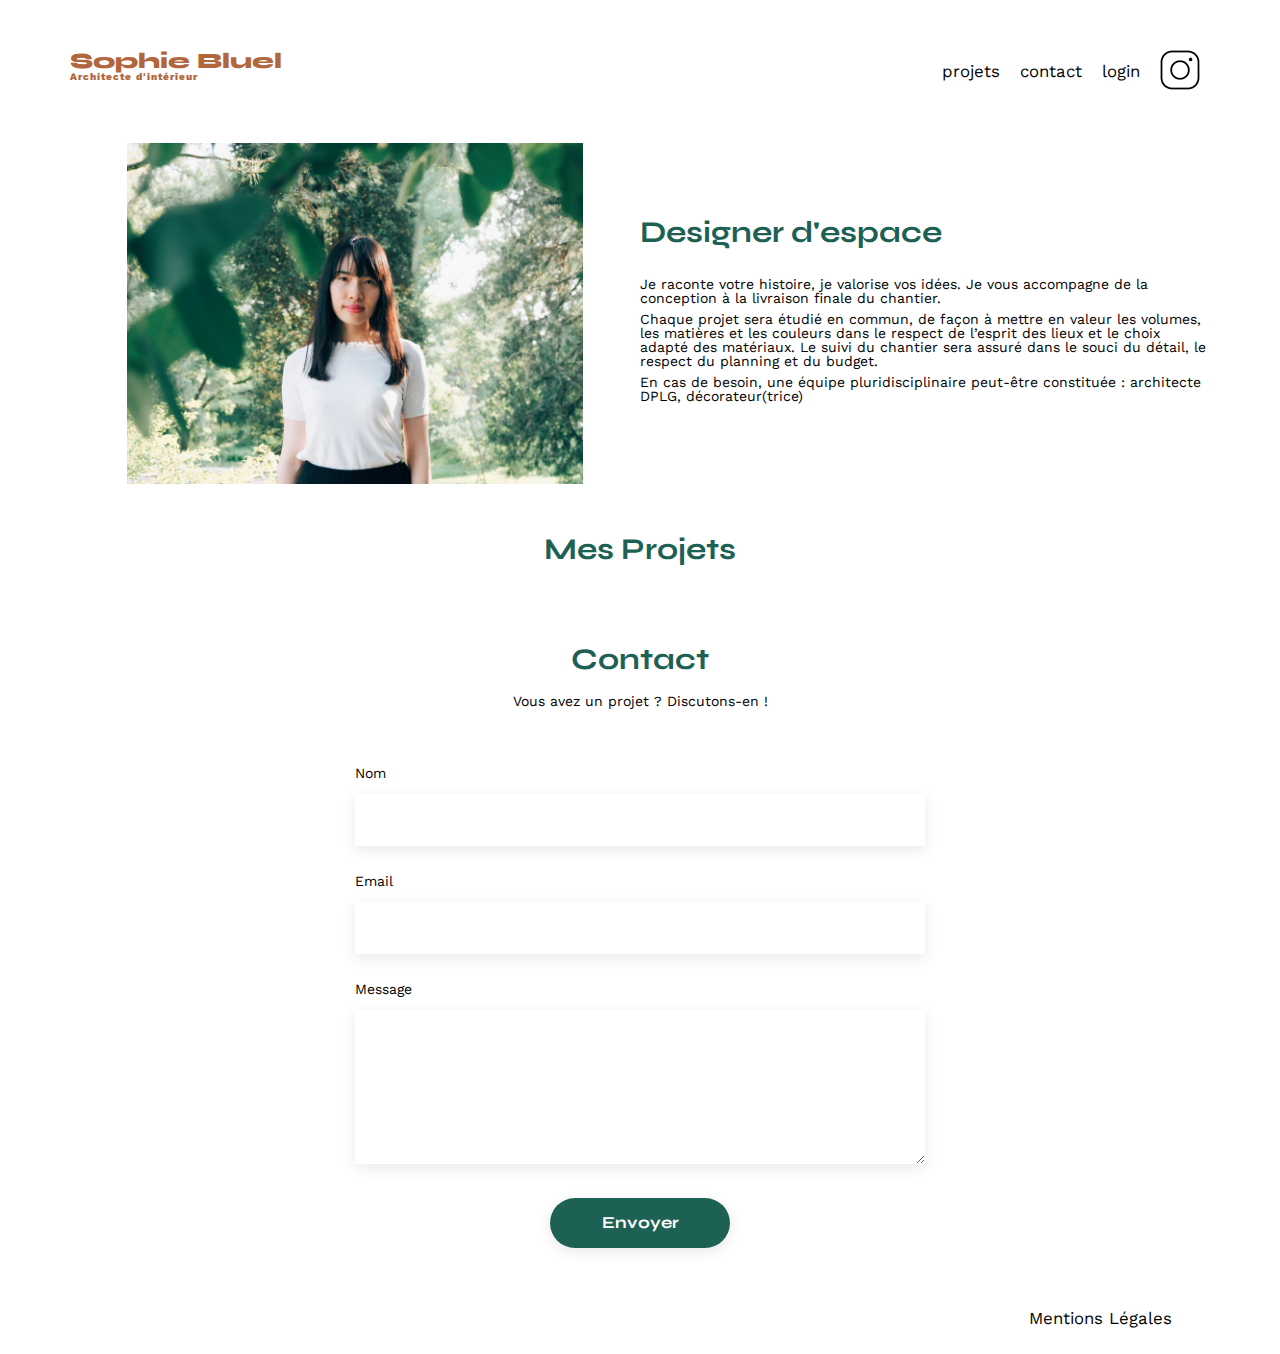
==== FrontEnd/index.html @ 84c204ea "ajout page login" ====
<!DOCTYPE html>
<html lang="fr">
<head>
	<meta charset="UTF-8">
	<title>Sophie Bluel - Architecte d'intérieur</title>
	<meta name="viewport" content="width=device-width, initial-scale=1.0">
	<link rel="preconnect" href="https://fonts.googleapis.com">
	<link rel="preconnect" href="https://fonts.gstatic.com" crossorigin>
	<link href="https://fonts.googleapis.com/css2?family=Syne:wght@700;800&family=Work+Sans&display=swap" rel="stylesheet">
	<meta name="description" content="">
	<link rel="stylesheet" href="./assets/style.css">
	<script type = "module" src="works.js"></script>
</head>
<body>
<header>
	<h1>Sophie Bluel <span>Architecte d'intérieur</span></h1>
	<nav>
		<ul>
			<li>projets</li>
			<li>contact</li>
			<li id="login" >login</li>
			<li><img src="./assets/icons/instagram.png" alt="Instagram"></li>
		</ul>
	</nav>
</header>
<main>
	<section id="introduction">
		<figure>
			<img src="./assets/images/sophie-bluel.png" alt="">
		</figure>
		<article>
			<h2>Designer d'espace</h2>
			<p>Je raconte votre histoire, je valorise vos idées. Je vous accompagne de la conception à la livraison finale du chantier.</p>
			<p>Chaque projet sera étudié en commun, de façon à mettre en valeur les volumes, les matières et les couleurs dans le respect de l’esprit des lieux et le choix adapté des matériaux. Le suivi du chantier sera assuré dans le souci du détail, le respect du planning et du budget.</p>
			<p>En cas de besoin, une équipe pluridisciplinaire peut-être constituée : architecte DPLG, décorateur(trice)</p>
		</article>
	</section>
	<section id="portfolio">
		<h2>Mes Projets</h2>
		<div class="gallery">
			
		</div>
	</section>
	<section id="contact">
		<h2>Contact</h2>
		<p>Vous avez un projet ? Discutons-en !</p>
		<form action="#" method="post">
			<label for="name">Nom</label>
			<input type="text" name="name" id="name">
			<label for="email">Email</label>
			<input type="email" name="email" id="email">
			<label for="message">Message</label>
			<textarea name="message" id="message" cols="30" rows="10"></textarea>
			<input type="submit" value="Envoyer">
		</form>
	</section>
</main>

<footer>
	<nav>
		<ul>
			<li>Mentions Légales</li>
		</ul>
	</nav>
</footer>
</body>
</html>
---- FrontEnd/assets/style.css ----
/* http://meyerweb.com/eric/tools/css/reset/
   v2.0 | 20110126
   License: none (public domain)
*/

html, body, div, span, applet, object, iframe,
h1, h2, h3, h4, h5, h6, p, blockquote, pre,
a, abbr, acronym, address, big, cite, code,
del, dfn, em, img, ins, kbd, q, s, samp,
small, strike, strong, sub, sup, tt, var,
b, u, i, center,
dl, dt, dd, ol, ul, li,
fieldset, form, label, legend,
table, caption, tbody, tfoot, thead, tr, th, td,
article, aside, canvas, details, embed,
figure, figcaption, footer, header, hgroup,
menu, nav, output, ruby, section, summary,
time, mark, audio, video {
	margin: 0;
	padding: 0;
	border: 0;
	font-size: 100%;
	font: inherit;
	vertical-align: baseline;
}
/* HTML5 display-role reset for older browsers */
article, aside, details, figcaption, figure,
footer, header, hgroup, menu, nav, section {
	display: block;
}
body {
	line-height: 1;
}
ol, ul {
	list-style: none;
}
blockquote, q {
	quotes: none;
}
blockquote:before, blockquote:after,
q:before, q:after {
	content: '';
	content: none;
}
table {
	border-collapse: collapse;
	border-spacing: 0;
}
/** end reset css**/
body {
	max-width: 1140px;
	margin:auto;
	font-family: 'Work Sans' ;
	font-size: 14px;
}
header {
	display: flex;
	justify-content: space-between;
	margin: 50px 0
}
section {
	margin: 50px 0
}

h1{
	display: flex;
	flex-direction: column;
	font-family: 'Syne';
	font-size: 22px;
	font-weight: 800;
	color: #B1663C
}

h1 > span {
	font-family: 'Work Sans';
	font-size:10px;
	letter-spacing: 0.1em;
;
}

h2{
	font-family: 'Syne';
	font-weight: 700;
	font-size: 30px;
	color: #1D6154
}
nav ul {
	display: flex;
	align-items: center;
	list-style-type: none;

}
nav li {
	padding: 0 10px;
	font-size: 1.2em;
}

li:hover {
	color: #B1663C;
}
#introduction {
	display: flex;
	align-items: center;
}
#introduction figure {
	flex: 1
}
#introduction img {
	display: block;
	margin: auto;
	width: 80%;
}

#introduction article {
	flex: 1
}
#introduction h2 {
	margin-bottom: 1em;
}

#introduction p {
	margin-bottom: 0.5em;
}
#portfolio h2 {
	text-align: center;
	margin-bottom: 1em;
}
.gallery {
	width: 100%;
	display: grid;
	grid-template-columns: 1fr 1fr 1fr;
	grid-column-gap: 20px;
	grid-row-gap: 20px;
}

.gallery img {
	width: 100%;

}
#contact {
	width: 50%;
margin: auto;
}
#contact > * {
	text-align: center;

}
#contact h2{
	margin-bottom: 20px;
}
#contact form {
	text-align: left;
	margin-top:30px;
	display: flex;
	flex-direction: column;
}

#contact input {
	height: 50px;
	font-size: 1.2em;
	border: none;
	box-shadow: 0px 4px 14px rgba(0, 0, 0, 0.09);
}
#contact label {
	margin: 2em 0 1em 0;
}
#contact textarea {
	border: none;
	box-shadow: 0px 4px 14px rgba(0, 0, 0, 0.09);
}

input[type="submit"]{
	font-family: 'Syne';
	font-weight: 700;
	color: white;
	background-color: #1D6154;
	margin : 2em auto ;
	width: 180px;
	text-align: center;
	border-radius: 60px ;
}

footer nav ul {
	display: flex;
	justify-content: flex-end;
	margin: 2em
}
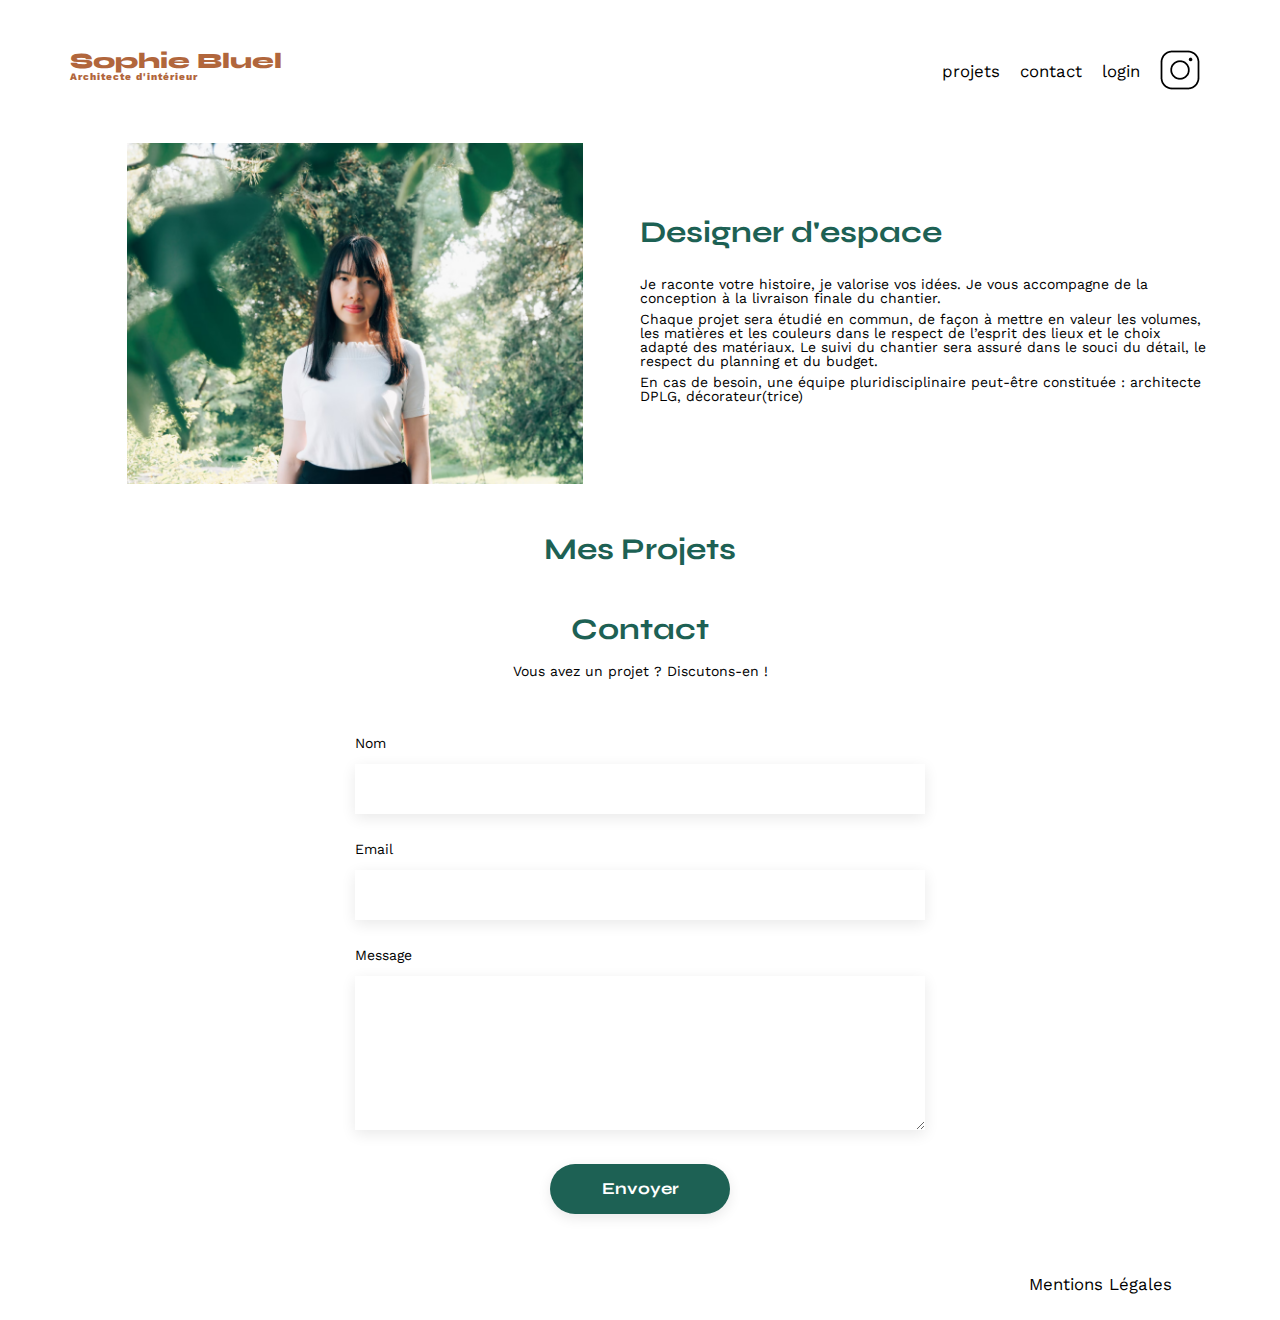
==== commit afb757cc: "ajout modal" ====
--- a/FrontEnd/index.html
+++ b/FrontEnd/index.html
@@ -8,17 +8,23 @@
 	<link rel="preconnect" href="https://fonts.gstatic.com" crossorigin>
 	<link href="https://fonts.googleapis.com/css2?family=Syne:wght@700;800&family=Work+Sans&display=swap" rel="stylesheet">
 	<meta name="description" content="">
+	<link rel="stylesheet" href="https://cdnjs.cloudflare.com/ajax/libs/font-awesome/6.2.1/css/all.min.css"
+        integrity="sha512-MV7K8+y+gLIBoVD59lQIYicR65iaqukzvf/nwasF0nqhPay5w/9lJmVM2hMDcnK1OnMGCdVK+iQrJ7lzPJQd1w=="
+        crossorigin="anonymous" referrerpolicy="no-referrer">
 	<link rel="stylesheet" href="./assets/style.css">
-	<script type = "module" src="works.js"></script>
+	<script type = "module" src="/FrontEnd/javascript/modal.js"></script>
+	<script type = "module" src="/FrontEnd/javascript/works.js"></script>
+	
 </head>
 <body>
 <header>
 	<h1>Sophie Bluel <span>Architecte d'intérieur</span></h1>
 	<nav>
-		<ul>
-			<li>projets</li>
-			<li>contact</li>
-			<li id="login" >login</li>
+		<ul id="navigation">
+			<li><a href="#portfolio">projets</a></li>
+			<li id="navContact"><a href="#contact">contact</a></li>
+			<li id="login" ><a href="Login.html">login</a></li>
+			<li id="logout" style="display: none;"><a href="index.html">logout</a></li>
 			<li><img src="./assets/icons/instagram.png" alt="Instagram"></li>
 		</ul>
 	</nav>
@@ -36,7 +42,24 @@
 		</article>
 	</section>
 	<section id="portfolio">
-		<h2>Mes Projets</h2>
+		<div id="introPortfolio">
+			<h2>Mes Projets</h2>
+			<a id="btnModifier" style="display: none;" href="#modal"><i class="fa-solid fa-pen-to-square"></i> Modifier</a>
+			<aside id="modal" class="modal" aria-hidden="true" role="dialog" style="display: none;">
+				<div class="modal-wrapper">
+					<button class="close-modal"><i class="fa-solid fa-xmark"></i></button>
+					<h2>Galerie photo</h2>
+					<div class="galleryModal">
+
+					</div>
+					<hr class="trait">
+					<button class="btnModal">Ajouter une photo</button>
+				</div>
+			</aside>
+		</div>
+		<div id="divBtn">
+
+		</div>
 		<div class="gallery">
 			
 		</div>
--- a/FrontEnd/assets/style.css
+++ b/FrontEnd/assets/style.css
@@ -95,7 +95,12 @@
 	font-size: 1.2em;
 }
 
-li:hover {
+li a {
+	text-decoration: none;
+	color: #000000;
+}
+
+li a:hover {
 	color: #B1663C;
 }
 #introduction {
@@ -121,10 +126,15 @@
 #introduction p {
 	margin-bottom: 0.5em;
 }
-#portfolio h2 {
+
+
+/* #portfolio h2, a {
 	text-align: center;
 	margin-bottom: 1em;
 }
+*/
+
+
 .gallery {
 	width: 100%;
 	display: grid;
@@ -186,3 +196,160 @@
 	margin: 2em
 }
 
+.divProjets {
+	display: flex;
+	justify-content: center;
+	margin-bottom: 20px;
+	box-shadow: none;
+}
+
+
+.styleBtn {
+	font-family: 'Syne';
+	color : #1D6154;
+	text-align : center;
+	margin : 0.5%;
+	margin-top : 3em;
+	padding : 10px;
+	padding-left : 20px ;
+	padding-right : 20px;
+	width : 5em auto;
+	background-color : white;
+	border-radius : 60px;
+	border : solid 1px #1D6154;
+	font-weight : bold;
+}
+
+.styleBtn:hover {
+	color : white;
+	background-color : #1D6154;
+}
+
+
+#messageErreur {
+	font-size: large;
+	display: flex;
+	text-align: center;
+}
+
+#introPortfolio {
+	display: flex;
+	flex-direction: row;
+	justify-content: center;
+	align-items: center;
+	
+}
+
+#introPortfolio a {
+	text-decoration: none;
+	margin-left: 1em;
+}
+
+#introPortfolio a:visited {
+	color: #000000;
+}
+
+* {box-sizing: border-box;}
+
+
+
+.modal {
+	position: fixed;
+	display: flex;
+	align-items: center;
+	justify-content: center;
+	top: 0;
+	left: 0;
+	width: 100%;
+	height: 100%;
+	background: rgba(0, 0, 0, 0.5);
+}
+
+.modal-wrapper {
+	width: 630px;
+	height: 700px;
+	border-radius: 10px;
+	max-width: calc(100vw - 20px);
+	max-height: calc(100vh - 20px);
+	background-color: white;
+	padding: 20px;	
+	justify-content: center;
+	padding-left: 100px;
+	padding-right: 70px;
+}
+
+
+
+.modal h2 {
+	text-align: center;
+	color: black;
+	margin-bottom: 60px;
+	margin-top: 20px;
+}
+
+
+
+.galleryModal img {
+	width: 76px;
+	height: 103px;
+	margin-bottom: 30px;
+	
+}
+
+.galleryModal {
+	display: flex;
+	flex-direction: row;
+	flex-wrap: wrap;
+	gap: 10px;
+	margin: 0;
+	
+}
+
+.btnModal {
+	font-family: 'Syne';
+	color : white;
+	text-align : center;
+	margin-left: 23%;
+	padding : 10px;
+	padding-left : 40px ;
+	padding-right : 40px;
+	width : 5em auto;
+	background-color:#1D6154; 
+	border-radius : 60px;
+	border : solid #1D6154;
+	font-weight : bold;
+	margin-bottom: 10%;
+}
+
+.trait {
+	border: solid 1px;
+	color: rgb(207, 202, 202);
+	margin-bottom: 3em;
+	margin-top: 1em;
+	margin-right: 5em;
+	width: 80%;
+
+}
+
+
+
+.close-modal {
+	margin-left: 100%;
+	text-decoration: none;
+	border: none;
+	background-color: white;
+	font-size: large;
+}
+
+.btnDelete {
+	z-index: 9999;
+	position: absolute;
+	display: flex;
+	flex-direction: row;
+	flex-wrap: wrap;
+	margin-top: -10.1em;
+	margin-left: 2.1em;
+	
+}
+
+
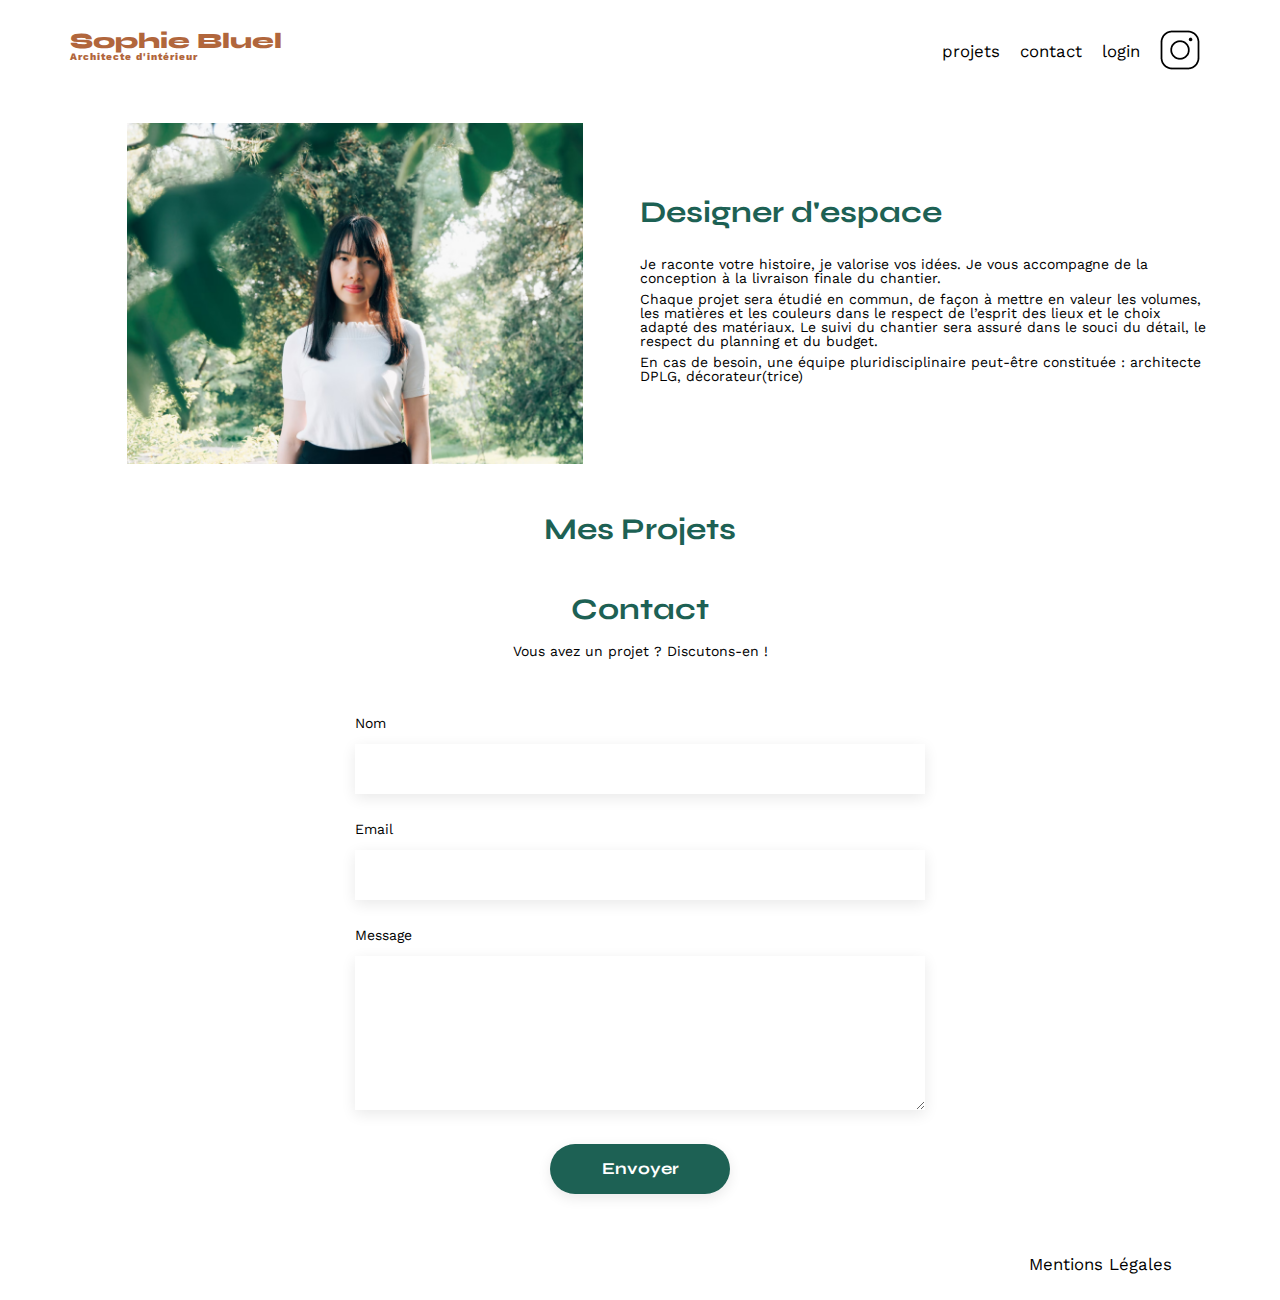
==== commit 741826d1: "Fonction ajout de photo" ====
--- a/FrontEnd/index.html
+++ b/FrontEnd/index.html
@@ -12,12 +12,19 @@
         integrity="sha512-MV7K8+y+gLIBoVD59lQIYicR65iaqukzvf/nwasF0nqhPay5w/9lJmVM2hMDcnK1OnMGCdVK+iQrJ7lzPJQd1w=="
         crossorigin="anonymous" referrerpolicy="no-referrer">
 	<link rel="stylesheet" href="./assets/style.css">
-	<script type = "module" src="/FrontEnd/javascript/modal.js"></script>
-	<script type = "module" src="/FrontEnd/javascript/works.js"></script>
+	<script type = "module" src="./javascript/works.js"></script>
+	<script type = "module" src="./javascript/modal.js"></script>
+	
 	
 </head>
+
 <body>
-<header>
+
+<div class="modeEdition" style="display: none;" >
+	<p><i class="fa-solid fa-pen-to-square"></i> Mode édition</p>
+</div>
+
+<header class="max-width">
 	<h1>Sophie Bluel <span>Architecte d'intérieur</span></h1>
 	<nav>
 		<ul id="navigation">
@@ -29,7 +36,7 @@
 		</ul>
 	</nav>
 </header>
-<main>
+<main class="max-width">
 	<section id="introduction">
 		<figure>
 			<img src="./assets/images/sophie-bluel.png" alt="">
@@ -46,11 +53,11 @@
 			<h2>Mes Projets</h2>
 			<a id="btnModifier" style="display: none;" href="#modal"><i class="fa-solid fa-pen-to-square"></i> Modifier</a>
 			<aside id="modal" class="modal" aria-hidden="true" role="dialog" style="display: none;">
-				<div class="modal-wrapper">
+				<div class="modal-wrapper modal-stop">
 					<button class="close-modal"><i class="fa-solid fa-xmark"></i></button>
 					<h2>Galerie photo</h2>
 					<div class="galleryModal">
-
+					
 					</div>
 					<hr class="trait">
 					<button class="btnModal">Ajouter une photo</button>
@@ -79,7 +86,7 @@
 	</section>
 </main>
 
-<footer>
+<footer class="max-width">
 	<nav>
 		<ul>
 			<li>Mentions Légales</li>
--- a/FrontEnd/assets/style.css
+++ b/FrontEnd/assets/style.css
@@ -28,6 +28,8 @@
 footer, header, hgroup, menu, nav, section {
 	display: block;
 }
+
+
 body {
 	line-height: 1;
 }
@@ -47,16 +49,39 @@
 	border-spacing: 0;
 }
 /** end reset css**/
+
+
+
+
 body {
+	
+	
+	font-family: 'Work Sans' ;
+	font-size: 14px;
+}
+
+.modeEdition {
+	color: white;
+	background-color: black;
+	padding: 20px;
+	text-align: center;
+	
+	
+}
+
+.max-width {
 	max-width: 1140px;
 	margin:auto;
-	font-family: 'Work Sans' ;
-	font-size: 14px;
-}
+}
+
+
+
 header {
 	display: flex;
 	justify-content: space-between;
-	margin: 50px 0
+	margin: 50px 0;
+	margin-top: 30px !important;
+	
 }
 section {
 	margin: 50px 0
@@ -126,14 +151,6 @@
 #introduction p {
 	margin-bottom: 0.5em;
 }
-
-
-/* #portfolio h2, a {
-	text-align: center;
-	margin-bottom: 1em;
-}
-*/
-
 
 .gallery {
 	width: 100%;
@@ -149,7 +166,7 @@
 }
 #contact {
 	width: 50%;
-margin: auto;
+	margin: auto;
 }
 #contact > * {
 	text-align: center;
@@ -220,7 +237,7 @@
 	font-weight : bold;
 }
 
-.styleBtn:hover {
+.styleBtn:hover, .styleBtn.btnClicked {
 	color : white;
 	background-color : #1D6154;
 }
@@ -230,6 +247,7 @@
 	font-size: large;
 	display: flex;
 	text-align: center;
+	color: red;
 }
 
 #introPortfolio {
@@ -250,7 +268,6 @@
 }
 
 * {box-sizing: border-box;}
-
 
 
 .modal {
@@ -263,11 +280,12 @@
 	width: 100%;
 	height: 100%;
 	background: rgba(0, 0, 0, 0.5);
+	
 }
 
 .modal-wrapper {
 	width: 630px;
-	height: 700px;
+	height: 725px;
 	border-radius: 10px;
 	max-width: calc(100vw - 20px);
 	max-height: calc(100vh - 20px);
@@ -276,6 +294,7 @@
 	justify-content: center;
 	padding-left: 100px;
 	padding-right: 70px;
+	overflow: scroll;
 }
 
 
@@ -283,25 +302,30 @@
 .modal h2 {
 	text-align: center;
 	color: black;
-	margin-bottom: 60px;
+	margin-bottom: 30px;
 	margin-top: 20px;
 }
 
 
 
-.galleryModal img {
+
+
+.galleryModal {
+	display: flex;
+	flex-wrap: wrap;
+	gap: 10px;
+	
+
+	
+	
+}
+
+.imgModal {
 	width: 76px;
 	height: 103px;
-	margin-bottom: 30px;
-	
-}
-
-.galleryModal {
-	display: flex;
-	flex-direction: row;
-	flex-wrap: wrap;
-	gap: 10px;
-	margin: 0;
+	margin-bottom: 10px;
+	
+	
 	
 }
 
@@ -319,6 +343,7 @@
 	border : solid #1D6154;
 	font-weight : bold;
 	margin-bottom: 10%;
+	
 }
 
 .trait {
@@ -343,13 +368,153 @@
 
 .btnDelete {
 	z-index: 9999;
-	position: absolute;
+	position: relative;
 	display: flex;
 	flex-direction: row;
 	flex-wrap: wrap;
-	margin-top: -10.1em;
-	margin-left: 2.1em;
-	
-}
-
-
+	bottom: 8em;
+	left: 3.5em;
+	color: white;
+	background-color: black;
+	border-style: none;
+	border-radius: 3px;
+	padding: 5px;
+	
+}
+
+
+
+#btnPrecedent {
+	position: relative;
+	bottom: 5.7em;
+	right: 4em;
+	border: none;
+	background-color: white;
+	font-size: large;
+}
+
+.photoFile {
+	background-color:rgb(221, 231, 238);
+	border-radius: 10px;
+	border: none;
+	padding-top: 10px;
+	padding-bottom: 20px;
+	padding-left: 6em;
+	padding-right: 10em;
+	
+}
+
+
+.btnPhoto {
+	position: relative;
+	border-radius: 10px;
+	border-style: none;
+	width: 420px;
+	height: 170px;
+	background-color: #cfd9db;
+	color: rgb(48, 92, 150);
+	font-family: 'Syne';
+	display: flex;
+	flex-direction: column;
+	align-items: center;
+}
+
+.imgAjouter {
+	position: absolute;
+	height: 170px !important;
+	width: 130px !important;
+	
+	
+}
+
+.btnPhoto > span > i{
+	font-size: 76px;
+	margin-bottom: 10px;
+	margin-top: 10px;
+	color: rgb(162, 166, 170);
+}
+
+#ajoutPhoto {
+	background-color: rgb(162, 166, 170);
+	border-radius: 20px;
+	padding: 11px 30px 11px 30px;
+	margin-bottom: 10px;
+}
+
+#typeFile {
+	color: rgb(59, 56, 56);
+	font-size: 12px;
+	font-weight: 0;
+}
+
+.formAjout {
+	width: 50%;
+	margin: 10px;
+	text-align: left;
+	margin-top: 5px;
+	display: flex;
+	flex-direction: column;
+}
+
+
+
+.formAjout label{
+	margin-bottom: 1em;
+	margin-top: 1em;
+	
+}
+
+#titre, #categorie {
+	border: none;
+	box-shadow: 0px 4px 14px rgba(0, 0, 0, 0.15);
+	padding-top: 20px;
+	padding-bottom: 20px;
+	margin-left: -0em;
+	margin-right: -15em;
+	outline: none;
+	font-family: 'Syne';
+	
+}
+
+#categorie {
+	background-color: white;
+}
+
+
+#btnValider {
+	color: white;
+	background-color: grey ;
+	border: none;
+	border-radius: 20px;
+	padding-top: 10px;
+	padding-bottom: 10px;
+	width: 60%;
+	margin-left: 10em;
+	margin-top: 10px;
+}
+
+#btnValiderOk {
+	color: white;
+	background-color: #1D6154 !important; 
+	border: none;
+	border-radius: 20px;
+	padding-top: 10px;
+	padding-bottom: 10px;
+	width: 60%;
+	margin-left: 10em;
+	margin-top: 10px;
+}
+
+
+
+.traitAjout {
+	border: solid 1px;
+	width: 190%;
+	margin-left: -80x;
+	margin-top: 40px;
+	color: rgb(209, 205, 205);
+} 
+
+
+
+
